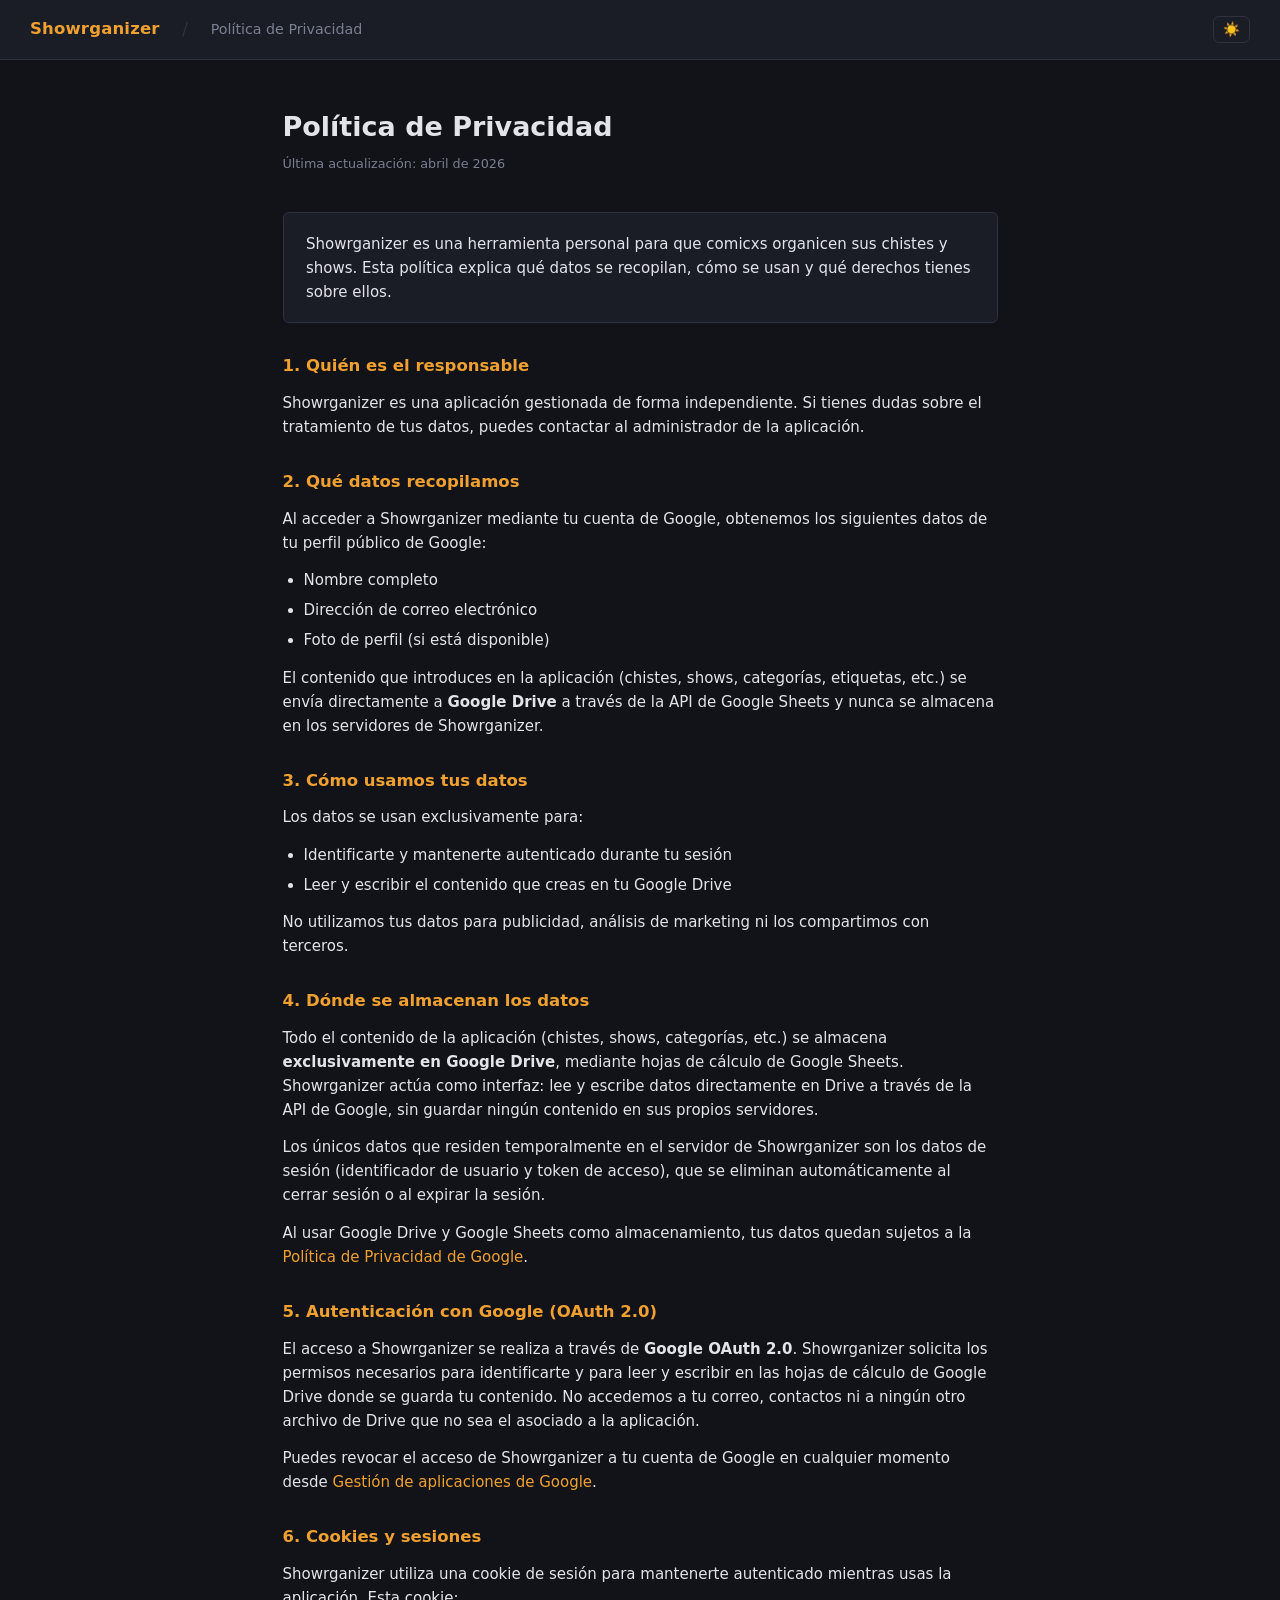
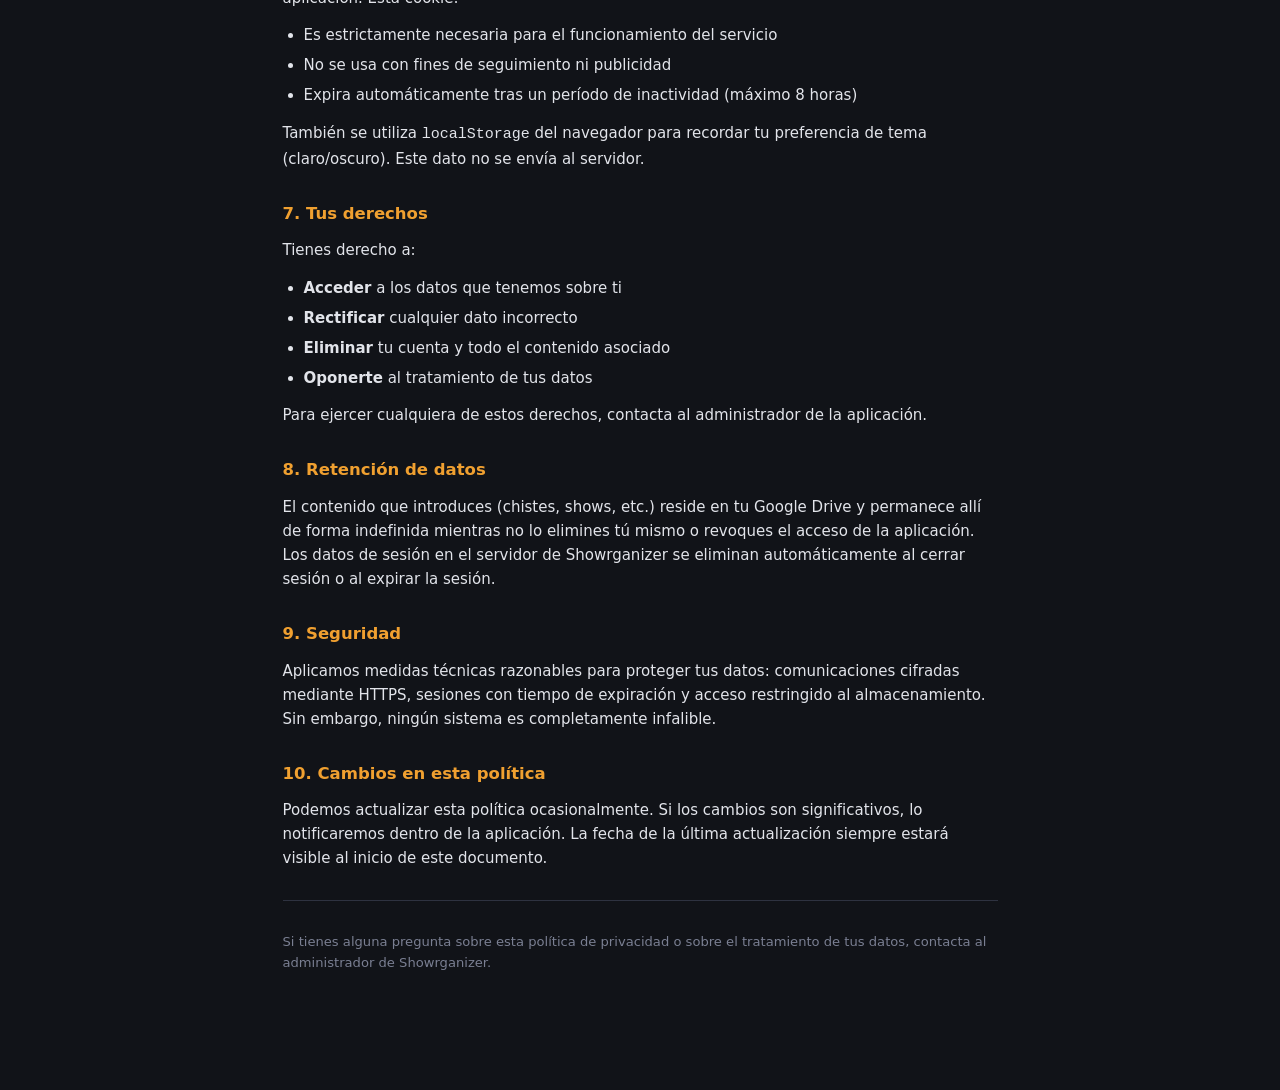
==== privacy.html @ 1c08ed91 "Build app" ====
<!DOCTYPE html>
<html lang="es">
<head>
    <meta charset="UTF-8">
    <meta name="viewport" content="width=device-width, initial-scale=1.0">
    <title>Política de Privacidad · Showrganizer</title>
    <style>
        *, *::before, *::after { box-sizing: border-box; margin: 0; padding: 0; }

        :root {
            --bg:         #111318;
            --bg2:        #1a1d25;
            --bg3:        #222630;
            --border:     #2e3240;
            --text:       #e2e4ea;
            --text-muted: #7a7f92;
            --accent:     #f0a030;
            --radius: 6px;
            --font: system-ui, -apple-system, 'Segoe UI', sans-serif;
        }

        html.light {
            --bg:         #f4f5f8;
            --bg2:        #ffffff;
            --bg3:        #eaecf2;
            --border:     #d0d4df;
            --text:       #1a1d26;
            --text-muted: #6b7280;
            --accent:     #c87010;
        }

        html { font-size: 15px; }
        body {
            font-family: var(--font);
            background: var(--bg);
            color: var(--text);
            line-height: 1.6;
            min-height: 100vh;
        }

        .page-header {
            background: var(--bg2);
            border-bottom: 1px solid var(--border);
            padding: 1rem 2rem;
            display: flex;
            align-items: center;
            gap: 1.5rem;
        }

        .brand {
            font-size: 1.1rem;
            font-weight: 700;
            color: var(--accent);
            text-decoration: none;
            letter-spacing: 0.01em;
        }

        .brand:hover { opacity: 0.85; }

        .page-header-sep {
            color: var(--border);
            font-size: 1.2rem;
        }

        .page-header-title {
            font-size: 0.95rem;
            color: var(--text-muted);
        }

        .content {
            max-width: 760px;
            margin: 3rem auto;
            padding: 0 1.5rem 4rem;
        }

        h1 {
            font-size: 1.8rem;
            font-weight: 700;
            margin-bottom: 0.4rem;
            color: var(--text);
        }

        .last-updated {
            font-size: 0.85rem;
            color: var(--text-muted);
            margin-bottom: 2.5rem;
        }

        h2 {
            font-size: 1.1rem;
            font-weight: 600;
            color: var(--accent);
            margin: 2rem 0 0.75rem;
        }

        p {
            margin-bottom: 0.9rem;
            color: var(--text);
        }

        ul {
            margin: 0.5rem 0 0.9rem 1.4rem;
        }

        ul li {
            margin-bottom: 0.4rem;
        }

        a {
            color: var(--accent);
            text-decoration: none;
        }

        a:hover {
            text-decoration: underline;
        }

        .card {
            background: var(--bg2);
            border: 1px solid var(--border);
            border-radius: var(--radius);
            padding: 1.25rem 1.5rem;
            margin: 2rem 0;
        }

        .card p:last-child { margin-bottom: 0; }

        hr {
            border: none;
            border-top: 1px solid var(--border);
            margin: 2rem 0;
        }

        .theme-toggle {
            margin-left: auto;
            background: none;
            border: 1px solid var(--border);
            border-radius: var(--radius);
            color: var(--text);
            padding: 0.3rem 0.6rem;
            cursor: pointer;
            font-size: 0.9rem;
        }
    </style>
    <script>
        (function(){
            var t = localStorage.getItem('theme');
            if (t === 'light') document.documentElement.classList.add('light');
        }());
    </script>
</head>
<body>

<header class="page-header">
    <a href="/" class="brand">Showrganizer</a>
    <span class="page-header-sep">/</span>
    <span class="page-header-title">Política de Privacidad</span>
    <button class="theme-toggle" id="theme-toggle" aria-label="Cambiar tema">☀️</button>
</header>

<div class="content">
    <h1>Política de Privacidad</h1>
    <p class="last-updated">Última actualización: abril de 2026</p>

    <div class="card">
        <p>Showrganizer es una herramienta personal para que comicxs organicen sus chistes y shows. Esta política explica qué datos se recopilan, cómo se usan y qué derechos tienes sobre ellos.</p>
    </div>

    <h2>1. Quién es el responsable</h2>
    <p>Showrganizer es una aplicación gestionada de forma independiente. Si tienes dudas sobre el tratamiento de tus datos, puedes contactar al administrador de la aplicación.</p>

    <h2>2. Qué datos recopilamos</h2>
    <p>Al acceder a Showrganizer mediante tu cuenta de Google, obtenemos los siguientes datos de tu perfil público de Google:</p>
    <ul>
        <li>Nombre completo</li>
        <li>Dirección de correo electrónico</li>
        <li>Foto de perfil (si está disponible)</li>
    </ul>
    <p>El contenido que introduces en la aplicación (chistes, shows, categorías, etiquetas, etc.) se envía directamente a <strong>Google Drive</strong> a través de la API de Google Sheets y nunca se almacena en los servidores de Showrganizer.</p>

    <h2>3. Cómo usamos tus datos</h2>
    <p>Los datos se usan exclusivamente para:</p>
    <ul>
        <li>Identificarte y mantenerte autenticado durante tu sesión</li>
        <li>Leer y escribir el contenido que creas en tu Google Drive</li>
    </ul>
    <p>No utilizamos tus datos para publicidad, análisis de marketing ni los compartimos con terceros.</p>

    <h2>4. Dónde se almacenan los datos</h2>
    <p>Todo el contenido de la aplicación (chistes, shows, categorías, etc.) se almacena <strong>exclusivamente en Google Drive</strong>, mediante hojas de cálculo de Google Sheets. Showrganizer actúa como interfaz: lee y escribe datos directamente en Drive a través de la API de Google, sin guardar ningún contenido en sus propios servidores.</p>
    <p>Los únicos datos que residen temporalmente en el servidor de Showrganizer son los datos de sesión (identificador de usuario y token de acceso), que se eliminan automáticamente al cerrar sesión o al expirar la sesión.</p>
    <p>Al usar Google Drive y Google Sheets como almacenamiento, tus datos quedan sujetos a la <a href="https://policies.google.com/privacy" target="_blank" rel="noopener noreferrer">Política de Privacidad de Google</a>.</p>

    <h2>5. Autenticación con Google (OAuth 2.0)</h2>
    <p>El acceso a Showrganizer se realiza a través de <strong>Google OAuth 2.0</strong>. Showrganizer solicita los permisos necesarios para identificarte y para leer y escribir en las hojas de cálculo de Google Drive donde se guarda tu contenido. No accedemos a tu correo, contactos ni a ningún otro archivo de Drive que no sea el asociado a la aplicación.</p>
    <p>Puedes revocar el acceso de Showrganizer a tu cuenta de Google en cualquier momento desde <a href="https://myaccount.google.com/permissions" target="_blank" rel="noopener noreferrer">Gestión de aplicaciones de Google</a>.</p>

    <h2>6. Cookies y sesiones</h2>
    <p>Showrganizer utiliza una cookie de sesión para mantenerte autenticado mientras usas la aplicación. Esta cookie:</p>
    <ul>
        <li>Es estrictamente necesaria para el funcionamiento del servicio</li>
        <li>No se usa con fines de seguimiento ni publicidad</li>
        <li>Expira automáticamente tras un período de inactividad (máximo 8 horas)</li>
    </ul>
    <p>También se utiliza <code>localStorage</code> del navegador para recordar tu preferencia de tema (claro/oscuro). Este dato no se envía al servidor.</p>

    <h2>7. Tus derechos</h2>
    <p>Tienes derecho a:</p>
    <ul>
        <li><strong>Acceder</strong> a los datos que tenemos sobre ti</li>
        <li><strong>Rectificar</strong> cualquier dato incorrecto</li>
        <li><strong>Eliminar</strong> tu cuenta y todo el contenido asociado</li>
        <li><strong>Oponerte</strong> al tratamiento de tus datos</li>
    </ul>
    <p>Para ejercer cualquiera de estos derechos, contacta al administrador de la aplicación.</p>

    <h2>8. Retención de datos</h2>
    <p>El contenido que introduces (chistes, shows, etc.) reside en tu Google Drive y permanece allí de forma indefinida mientras no lo elimines tú mismo o revoques el acceso de la aplicación. Los datos de sesión en el servidor de Showrganizer se eliminan automáticamente al cerrar sesión o al expirar la sesión.</p>

    <h2>9. Seguridad</h2>
    <p>Aplicamos medidas técnicas razonables para proteger tus datos: comunicaciones cifradas mediante HTTPS, sesiones con tiempo de expiración y acceso restringido al almacenamiento. Sin embargo, ningún sistema es completamente infalible.</p>

    <h2>10. Cambios en esta política</h2>
    <p>Podemos actualizar esta política ocasionalmente. Si los cambios son significativos, lo notificaremos dentro de la aplicación. La fecha de la última actualización siempre estará visible al inicio de este documento.</p>

    <hr>

    <p style="color: var(--text-muted); font-size: 0.875rem;">Si tienes alguna pregunta sobre esta política de privacidad o sobre el tratamiento de tus datos, contacta al administrador de Showrganizer.</p>
</div>

<script>
    (function(){
        var btn = document.getElementById('theme-toggle');
        function update(){
            var light = document.documentElement.classList.contains('light');
            btn.textContent = light ? '🌙' : '☀️';
        }
        update();
        btn.addEventListener('click', function(){
            var isLight = document.documentElement.classList.toggle('light');
            localStorage.setItem('theme', isLight ? 'light' : 'dark');
            update();
        });
    }());
</script>

</body>
</html>
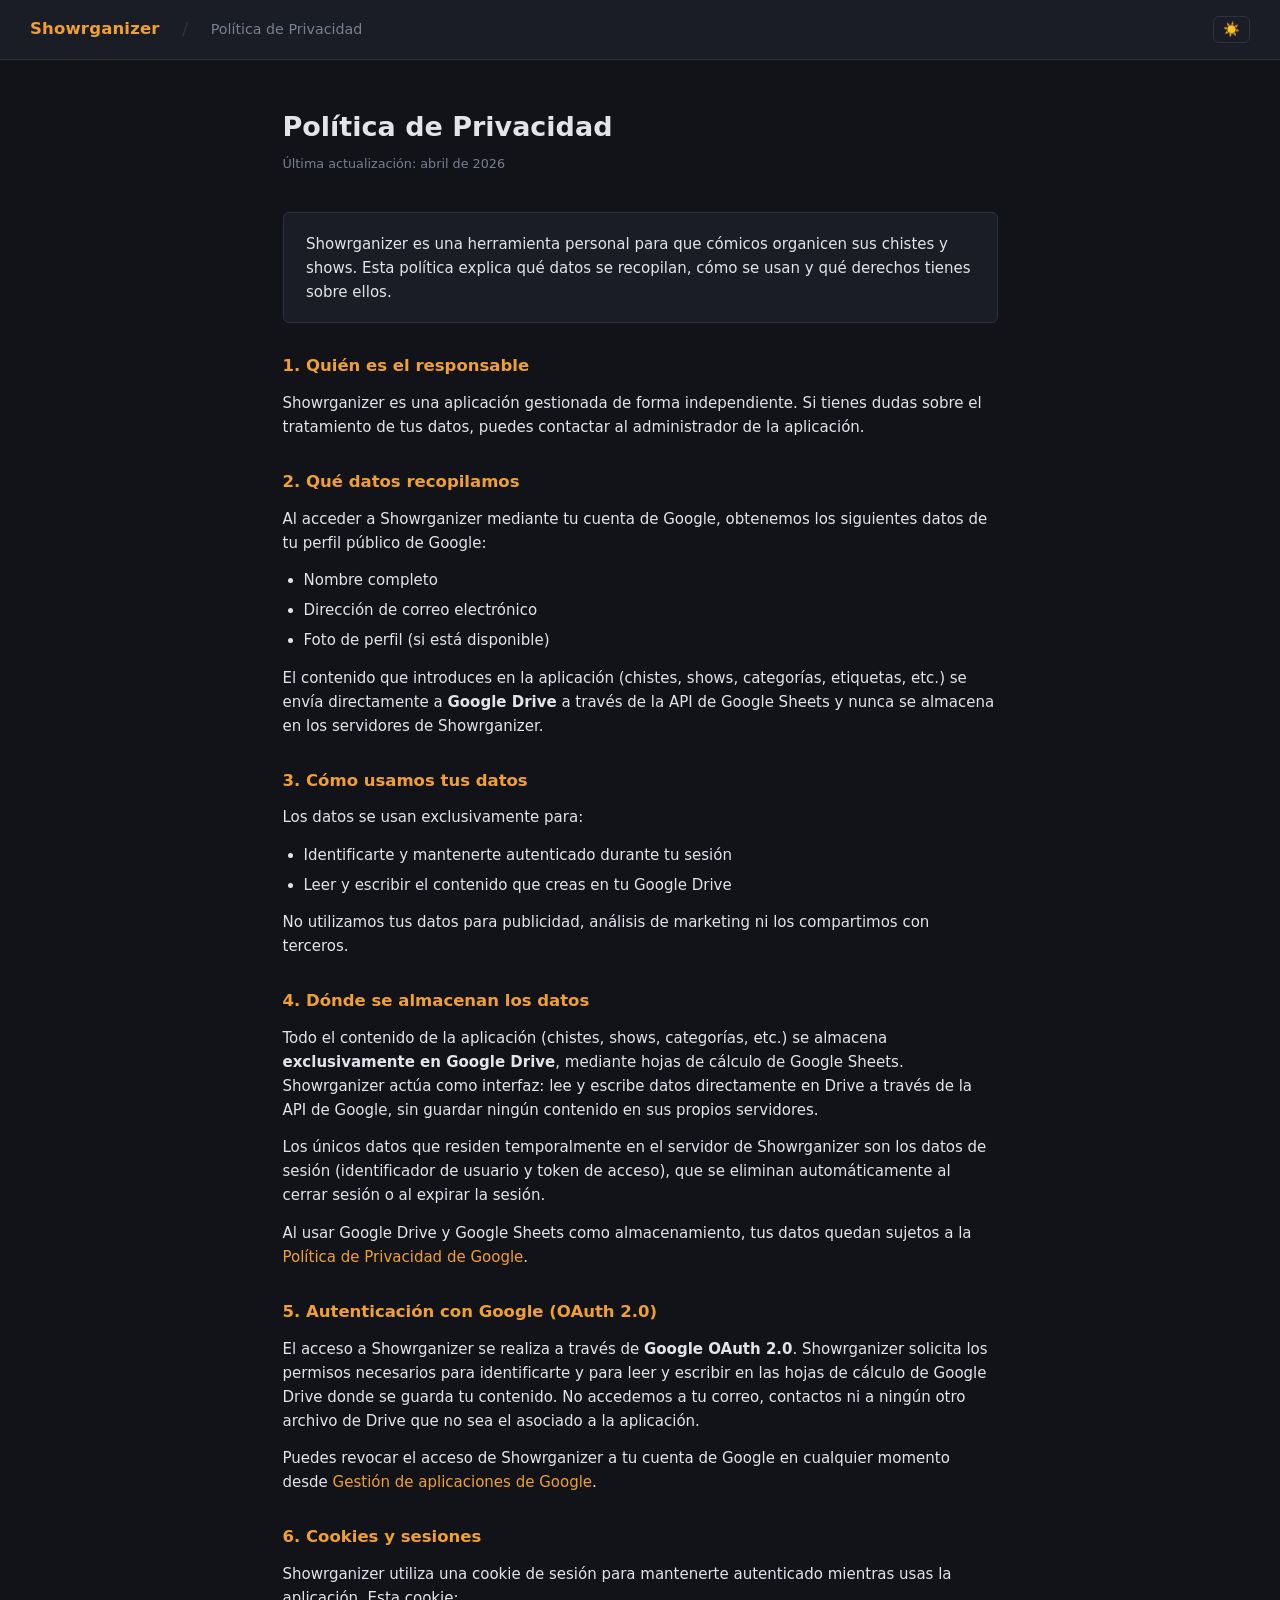
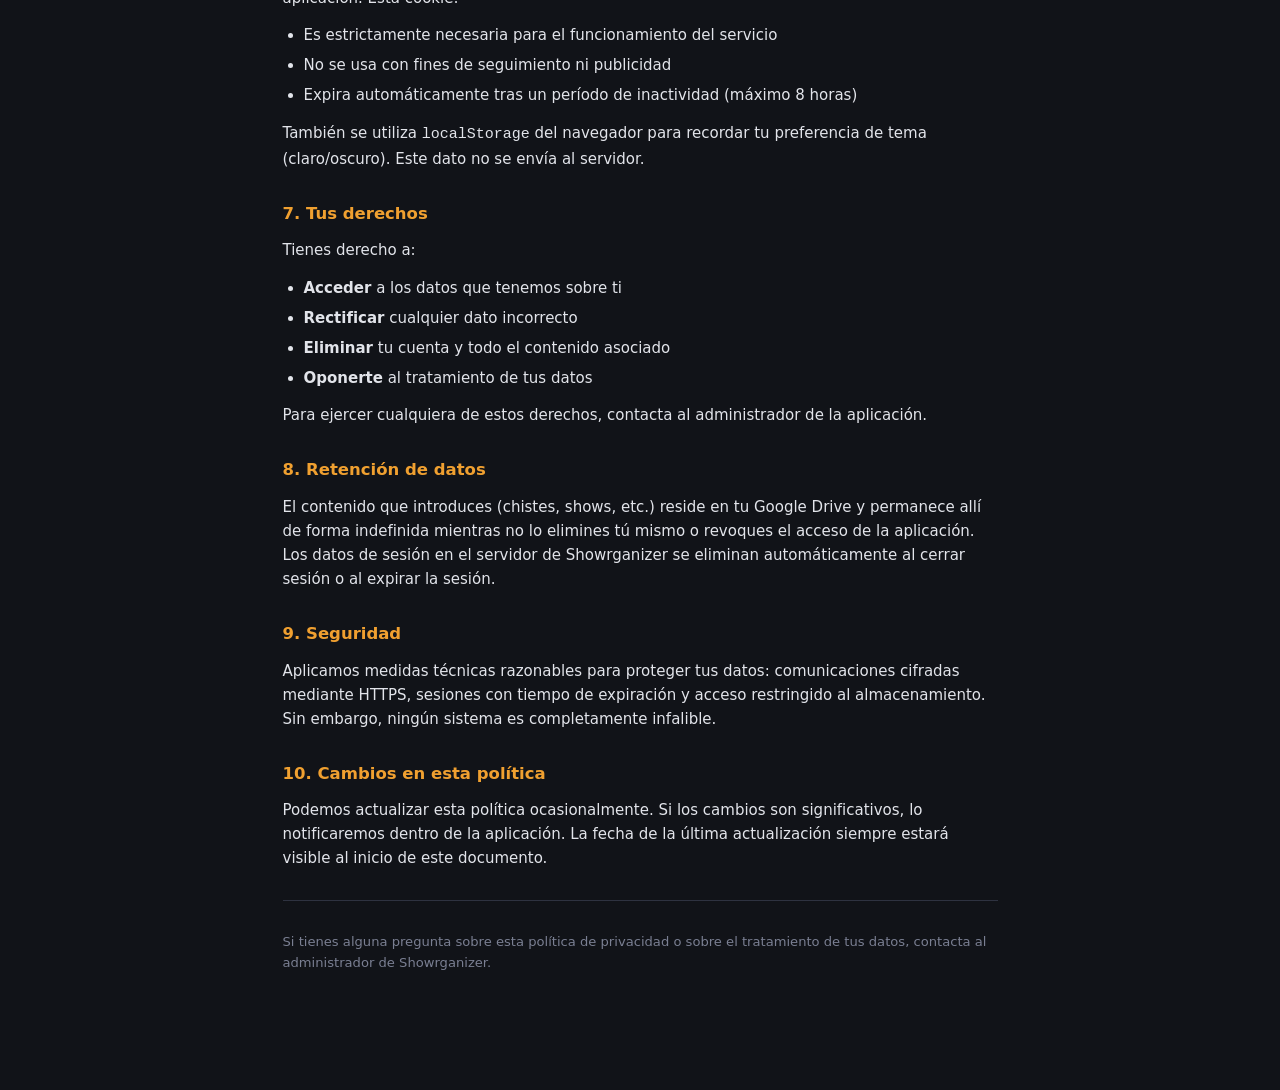
==== commit ed21b69d: "Logo, privacy, terms, UX improvements" ====
--- a/privacy.html
+++ b/privacy.html
@@ -163,7 +163,7 @@
     <p class="last-updated">Última actualización: abril de 2026</p>
 
     <div class="card">
-        <p>Showrganizer es una herramienta personal para que comicxs organicen sus chistes y shows. Esta política explica qué datos se recopilan, cómo se usan y qué derechos tienes sobre ellos.</p>
+        <p>Showrganizer es una herramienta personal para que cómicos organicen sus chistes y shows. Esta política explica qué datos se recopilan, cómo se usan y qué derechos tienes sobre ellos.</p>
     </div>
 
     <h2>1. Quién es el responsable</h2>
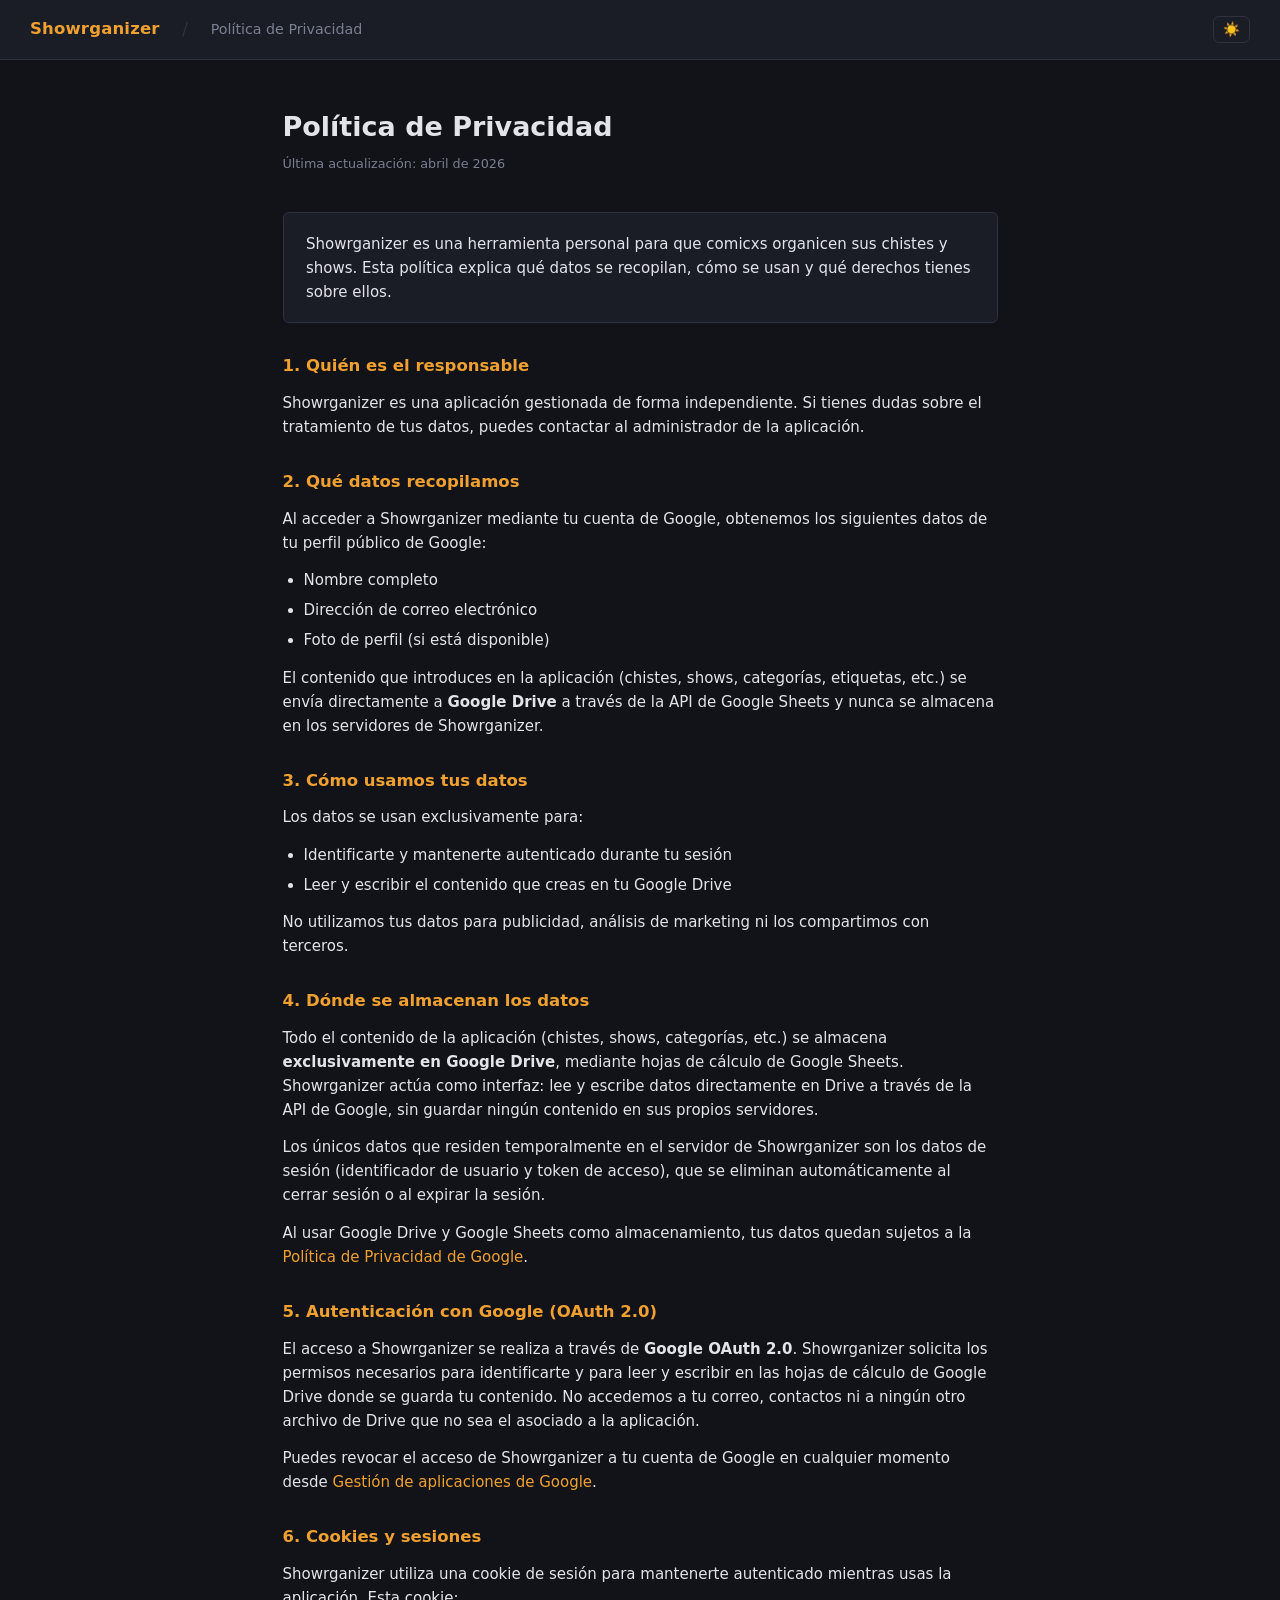
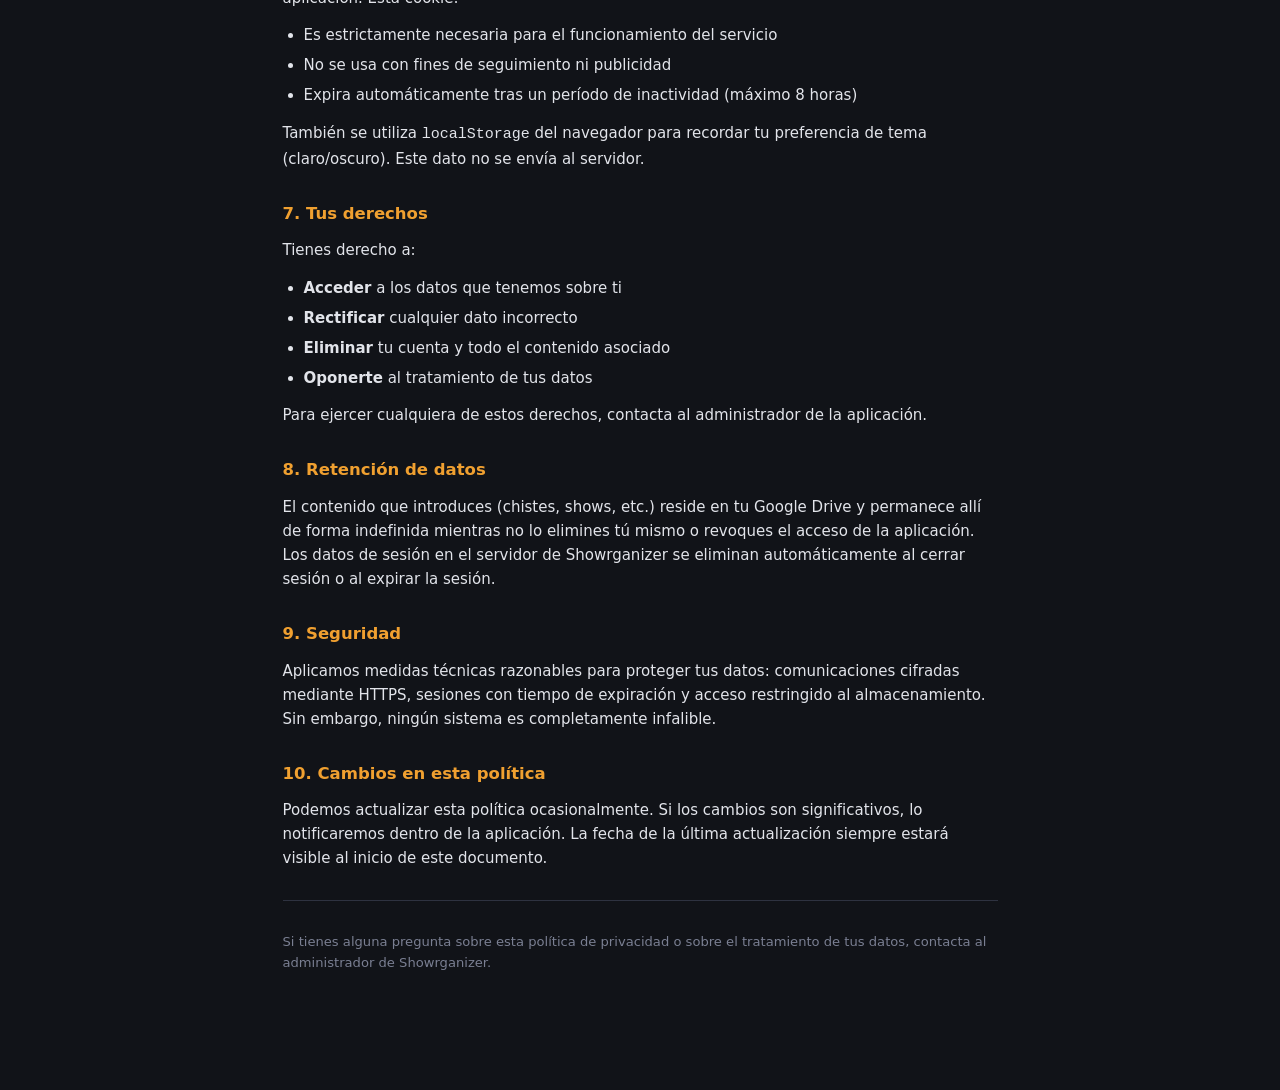
==== commit 90b8d270: "Multilanguage" ====
--- a/privacy.html
+++ b/privacy.html
@@ -163,7 +163,7 @@
     <p class="last-updated">Última actualización: abril de 2026</p>
 
     <div class="card">
-        <p>Showrganizer es una herramienta personal para que cómicos organicen sus chistes y shows. Esta política explica qué datos se recopilan, cómo se usan y qué derechos tienes sobre ellos.</p>
+        <p>Showrganizer es una herramienta personal para que comicxs organicen sus chistes y shows. Esta política explica qué datos se recopilan, cómo se usan y qué derechos tienes sobre ellos.</p>
     </div>
 
     <h2>1. Quién es el responsable</h2>
